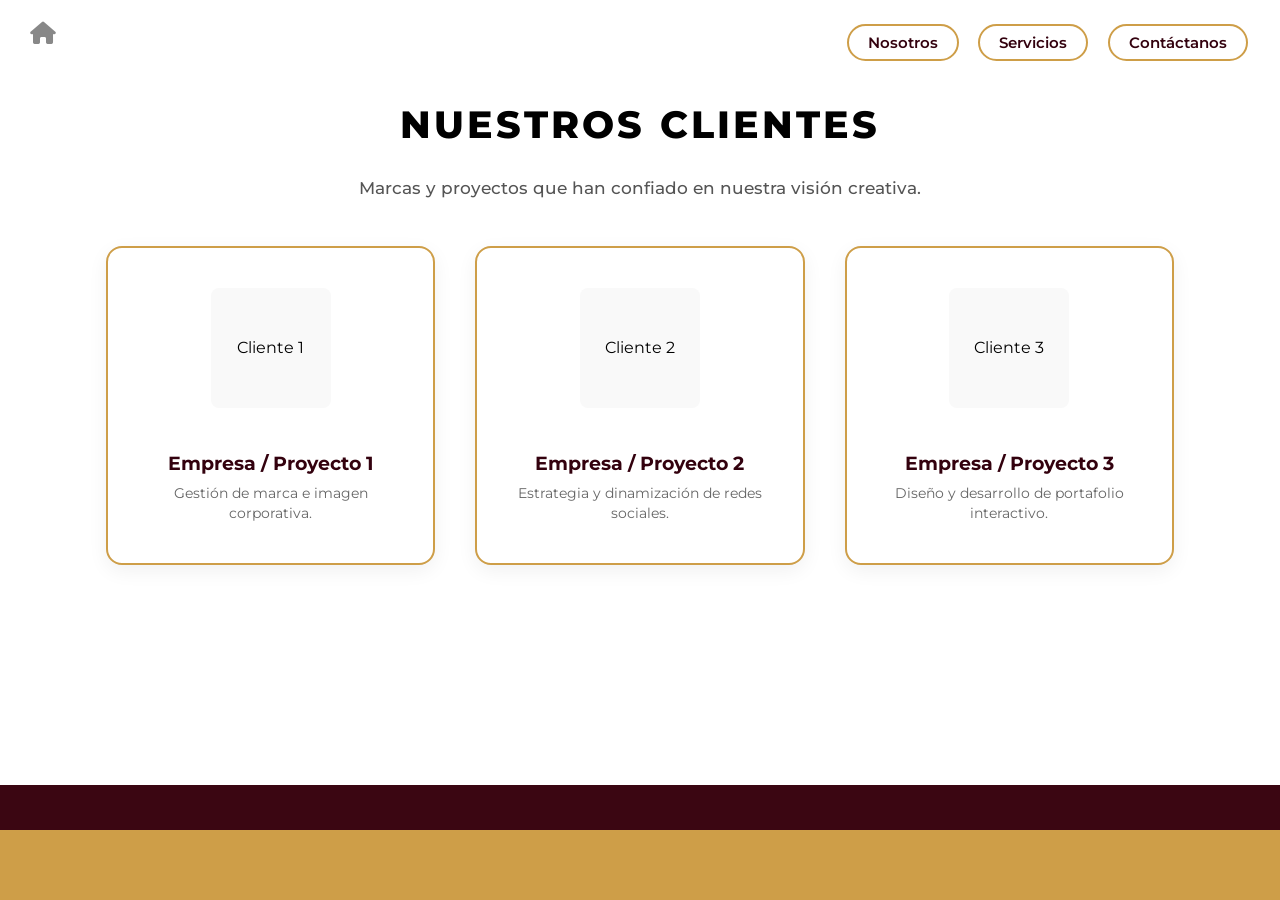
==== clientes.html @ a18f50e3 "Actualized repository" ====
<!DOCTYPE html>
<html lang="es">
<head>
  <meta charset="UTF-8">
  <meta name="viewport" content="width=device-width, initial-scale=1.0">
  <title>ARCHÉ - Clientes</title>
  <link rel="preconnect" href="https://fonts.googleapis.com">
  <link rel="preconnect" href="https://fonts.gstatic.com" crossorigin>
  <link href="https://fonts.googleapis.com/css2?family=Montserrat:ital,wght@0,300;0,400;0,500;0,600;0,700;0,800;1,400;1,600;1,700&display=swap" rel="stylesheet">
  
  <!-- FONT AWESOME PARA EL ÍCONO DE CASA -->
  <link rel="stylesheet" href="https://cdnjs.cloudflare.com/ajax/libs/font-awesome/6.4.0/css/all.min.css">

  <link rel="stylesheet" href="clientes.css">
</head>
<body>

  <!-- HEADER -->
  <header class="main-header">
    <a href="index.html" class="btn-volver" title="Volver al inicio">
      <i class="fa-solid fa-house"></i>
    </a>
    
    <nav class="main-nav">
      <ul class="nav-list">
        <li><a href="nosotros.html" class="nav-link">Nosotros</a></li>
        <li><a href="servicios.html" class="nav-link">Servicios</a></li>
        <li><a href="contacto.html" class="nav-link">Contáctanos</a></li>
      </ul>
    </nav>
  </header>

  <!-- CONTENIDO PRINCIPAL -->
  <main class="clients-container">
    <h1 class="clients-title">NUESTROS CLIENTES</h1>
    <p class="clients-subtitle">Marcas y proyectos que han confiado en nuestra visión creativa.</p>

    <div class="clients-grid">
      <div class="client-card">
        <div class="client-logo-wrapper">
          <div class="client-img-placeholder" style="width:100%; height:100%; display:flex; align-items:center; justify-content:center; background:#F9F9F9; border-radius:8px;">Cliente 1</div>
        </div>
        <h3 class="client-name">Empresa / Proyecto 1</h3>
        <p class="client-description">Gestión de marca e imagen corporativa.</p>
      </div>

      <div class="client-card">
        <div class="client-logo-wrapper">
          <div class="client-img-placeholder" style="width:100%; height:100%; display:flex; align-items:center; justify-content:center; background:#F9F9F9; border-radius:8px;">Cliente 2</div>
        </div>
        <h3 class="client-name">Empresa / Proyecto 2</h3>
        <p class="client-description">Estrategia y dinamización de redes sociales.</p>
      </div>

      <div class="client-card">
        <div class="client-logo-wrapper">
          <div class="client-img-placeholder" style="width:100%; height:100%; display:flex; align-items:center; justify-content:center; background:#F9F9F9; border-radius:8px;">Cliente 3</div>
        </div>
        <h3 class="client-name">Empresa / Proyecto 3</h3>
        <p class="client-description">Diseño y desarrollo de portafolio interactivo.</p>
      </div>
    </div>
  </main>

  <!-- FOOTER -->
  <footer class="about-footer">
    <div class="footer-bar-maroon"></div>
    <div class="footer-bar-gold"></div>
  </footer>

</body>
</html>
---- clientes.css ----
/* ==========================================
   ARCHÉ AGENCIA MULTIMEDIAL - CLIENTES CSS
   ========================================== */

* {
  box-sizing: border-box;
}

html, body {
  margin: 0 !important;
  padding: 0 !important;
  width: 100%;
  overflow-x: hidden;
  min-height: 100vh;
  display: flex;
  flex-direction: column;
  font-family: 'Montserrat', sans-serif;
  background-color: #FFFFFF;
}

/* Header / Menú Superior */
.main-header {
  position: relative;
  display: flex;
  justify-content: flex-end;
  align-items: center;
  padding: 1.5rem 2rem 1rem 0;
  width: 100%;
}

.main-nav {
  display: flex;
}

.nav-list {
  display: flex;
  flex-direction: row !important;
  gap: 1.2rem;
  list-style: none;
  margin: 0;
  padding: 0;
}

/* Botones del menú superior estilo Nosotros */
.nav-link {
  display: inline-block;
  text-decoration: none;
  font-family: 'Montserrat', sans-serif;
  font-size: 0.95rem;
  font-weight: 600;
  color: #33010E !important;
  background-color: #FFFFFF;
  border: 2px solid #CE9E48;
  border-radius: 20px;
  padding: 0.45rem 1.2rem;
  transition: transform 0.3s cubic-bezier(0.175, 0.885, 0.32, 1.275), 
              background-color 0.3s ease, 
              color 0.3s ease,
              box-shadow 0.3s ease;
  cursor: pointer;
}

.nav-link:hover,
.nav-link.active {
  transform: translateY(-3px);
  background-color: #33010E;
  color: #FFFFFF !important;
  box-shadow: 0 6px 16px rgba(206, 158, 72, 0.4);
}

.btn-volver {
  position: absolute;
  top: 22px;
  left: 30px !important;
  background: transparent;
  color: #888888;
  border: none;
  font-size: 1.4rem;
  text-decoration: none;
  transition: all 0.3s ease;
  z-index: 100;
  display: flex;
  align-items: center;
  justify-content: center;
}

.btn-volver:hover {
  color: #CE9E48;
  transform: scale(1.1);
  text-shadow: 0 0 12px rgba(206, 158, 72, 0.4);
}

.clients-container {
  flex: 1;
  max-width: 1100px;
  width: 90%;
  margin: 0 auto;
  padding: 1rem 1rem 3rem 1rem;
  display: flex;
  flex-direction: column;
  align-items: center;
  text-align: center;
}

.clients-title {
  font-family: 'Syncopate', 'Montserrat', sans-serif;
  font-size: 2.4rem;
  font-weight: 800;
  color: #000000;
  letter-spacing: 0.08em;
  text-transform: uppercase;
  margin: 0.5rem 0 0.8rem 0;
}

.clients-subtitle {
  font-family: 'Montserrat', sans-serif;
  font-size: 1.05rem;
  color: #555555;
  margin-bottom: 3rem;
  font-weight: 500;
}

.clients-grid {
  display: grid;
  grid-template-columns: repeat(3, 1fr);
  gap: 2.5rem;
  width: 100%;
}

.client-card {
  background-color: #FFFFFF;
  border: 2px solid #CE9E48;
  border-radius: 16px;
  padding: 2.5rem 1.5rem;
  display: flex;
  flex-direction: column;
  align-items: center;
  transition: all 0.35s cubic-bezier(0.175, 0.885, 0.32, 1.275);
  box-shadow: 0 6px 20px rgba(0, 0, 0, 0.06);
}

.client-logo-wrapper {
  width: 120px;
  height: 120px;
  display: flex;
  align-items: center;
  justify-content: center;
  margin-bottom: 1.5rem;
}

.client-name {
  font-family: 'Montserrat', sans-serif;
  font-size: 1.2rem;
  font-weight: 700;
  color: #33010E;
  margin-bottom: 0.5rem;
  transition: color 0.3s ease;
}

.client-description {
  font-family: 'Montserrat', sans-serif;
  font-size: 0.9rem;
  color: #666666;
  line-height: 1.4;
  margin: 0;
  transition: color 0.3s ease;
}

.client-card:hover {
  transform: translateY(-6px);
  background-color: #3B0612;
  border-color: #CE9E48;
  box-shadow: 0 12px 30px rgba(59, 6, 18, 0.25);
}

.client-card:hover .client-name,
.client-card:hover .client-description {
  color: #FFFFFF !important;
}

.client-card:hover .client-img-placeholder {
  background-color: #4A0215 !important;
  color: #CE9E48 !important;
}

.about-footer {
  width: 100%;
  margin-top: auto;
  display: flex;
  flex-direction: column;
}

.footer-bar-maroon {
  width: 100%;
  height: 45px;
  background-color: #3B0612;
}

.footer-bar-gold {
  width: 100%;
  height: 70px;
  background-color: #CE9E48;
}

@media (max-width: 900px) {
  .clients-grid {
    grid-template-columns: repeat(2, 1fr);
  }

  .clients-title {
    font-size: 2rem;
  }
}

@media (max-width: 600px) {
  .clients-grid {
    grid-template-columns: 1fr;
  }

  .clients-title {
    font-size: 1.6rem;
  }
}
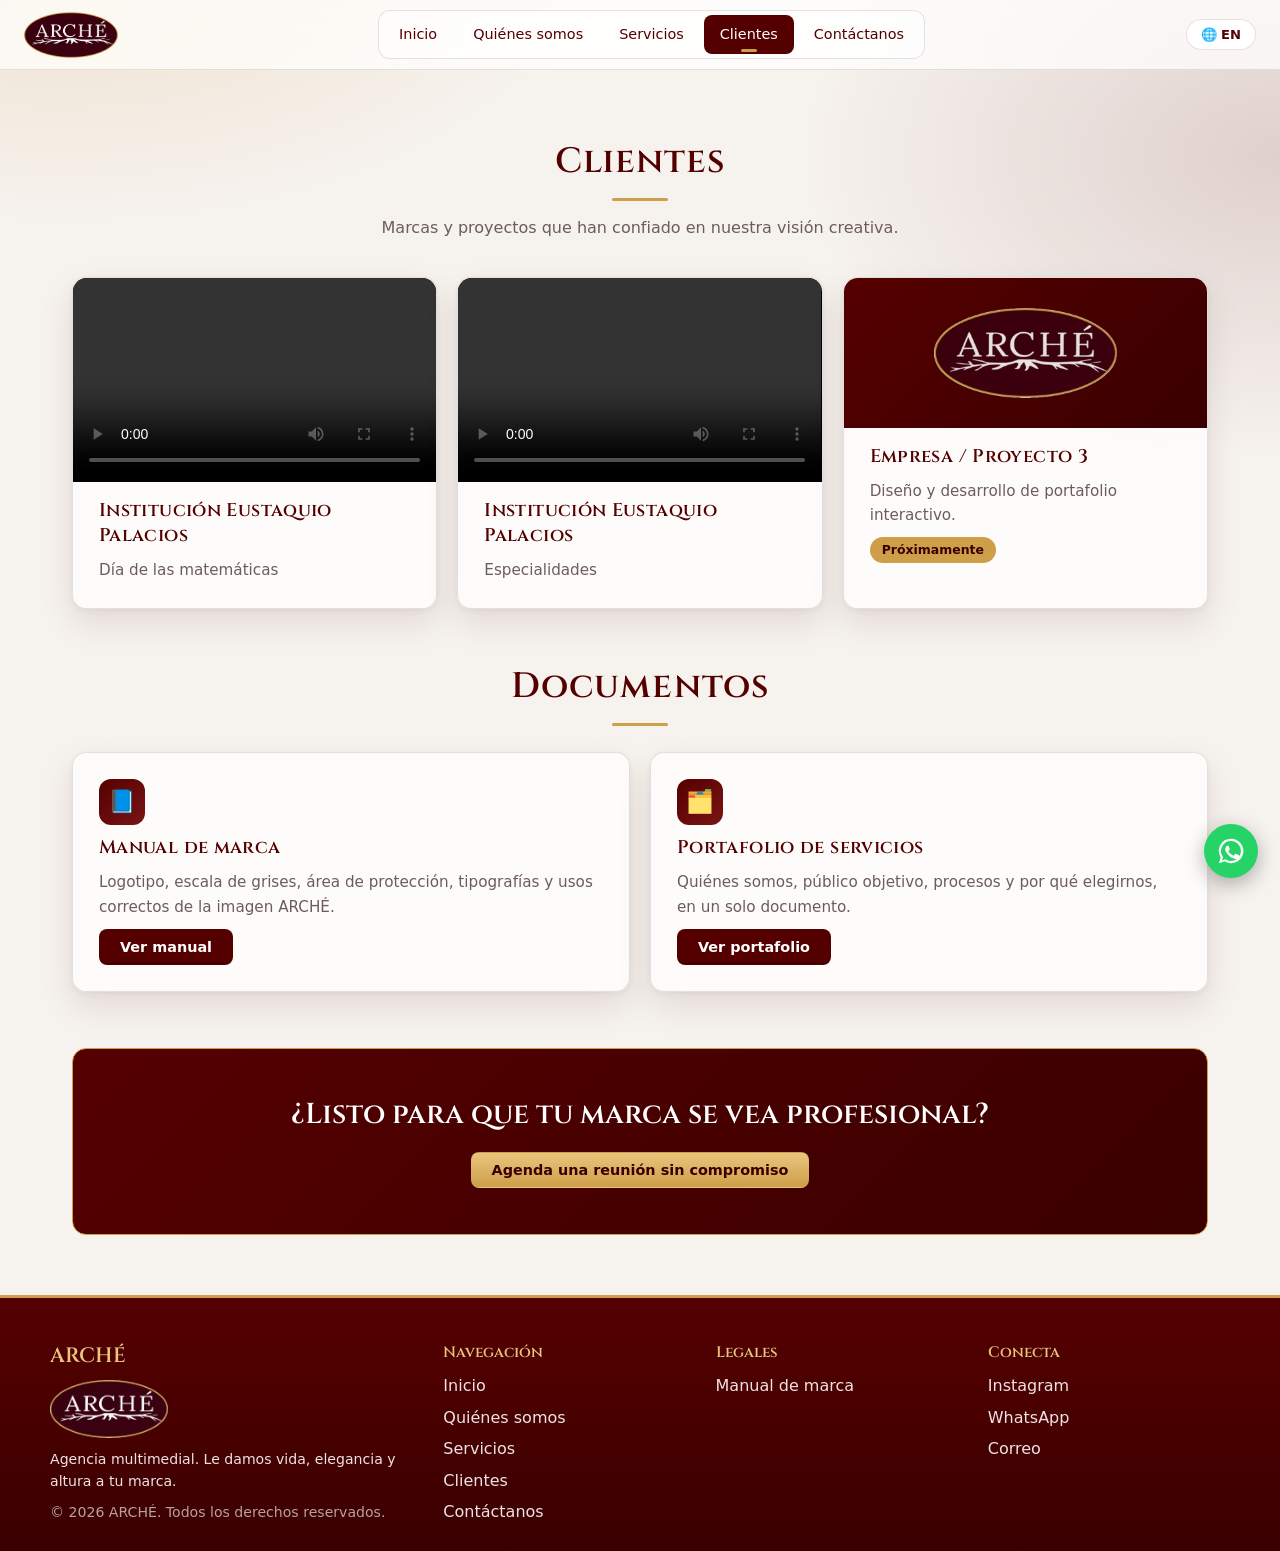
==== commit 998d24a6: "Page Full Update" ====
--- a/clientes.html
+++ b/clientes.html
@@ -1,72 +1,19 @@
 <!DOCTYPE html>
-<html lang="es">
-<head>
-  <meta charset="UTF-8">
-  <meta name="viewport" content="width=device-width, initial-scale=1.0">
-  <title>ARCHÉ - Clientes</title>
-  <link rel="preconnect" href="https://fonts.googleapis.com">
-  <link rel="preconnect" href="https://fonts.gstatic.com" crossorigin>
-  <link href="https://fonts.googleapis.com/css2?family=Montserrat:ital,wght@0,300;0,400;0,500;0,600;0,700;0,800;1,400;1,600;1,700&display=swap" rel="stylesheet">
-  
-  <!-- FONT AWESOME PARA EL ÍCONO DE CASA -->
-  <link rel="stylesheet" href="https://cdnjs.cloudflare.com/ajax/libs/font-awesome/6.4.0/css/all.min.css">
-
-  <link rel="stylesheet" href="clientes.css">
-</head>
-<body>
-
-  <!-- HEADER -->
-  <header class="main-header">
-    <a href="index.html" class="btn-volver" title="Volver al inicio">
-      <i class="fa-solid fa-house"></i>
-    </a>
-    
-    <nav class="main-nav">
-      <ul class="nav-list">
-        <li><a href="nosotros.html" class="nav-link">Nosotros</a></li>
-        <li><a href="servicios.html" class="nav-link">Servicios</a></li>
-        <li><a href="contacto.html" class="nav-link">Contáctanos</a></li>
-      </ul>
-    </nav>
-  </header>
-
-  <!-- CONTENIDO PRINCIPAL -->
-  <main class="clients-container">
-    <h1 class="clients-title">NUESTROS CLIENTES</h1>
-    <p class="clients-subtitle">Marcas y proyectos que han confiado en nuestra visión creativa.</p>
-
-    <div class="clients-grid">
-      <div class="client-card">
-        <div class="client-logo-wrapper">
-          <div class="client-img-placeholder" style="width:100%; height:100%; display:flex; align-items:center; justify-content:center; background:#F9F9F9; border-radius:8px;">Cliente 1</div>
-        </div>
-        <h3 class="client-name">Empresa / Proyecto 1</h3>
-        <p class="client-description">Gestión de marca e imagen corporativa.</p>
-      </div>
-
-      <div class="client-card">
-        <div class="client-logo-wrapper">
-          <div class="client-img-placeholder" style="width:100%; height:100%; display:flex; align-items:center; justify-content:center; background:#F9F9F9; border-radius:8px;">Cliente 2</div>
-        </div>
-        <h3 class="client-name">Empresa / Proyecto 2</h3>
-        <p class="client-description">Estrategia y dinamización de redes sociales.</p>
-      </div>
-
-      <div class="client-card">
-        <div class="client-logo-wrapper">
-          <div class="client-img-placeholder" style="width:100%; height:100%; display:flex; align-items:center; justify-content:center; background:#F9F9F9; border-radius:8px;">Cliente 3</div>
-        </div>
-        <h3 class="client-name">Empresa / Proyecto 3</h3>
-        <p class="client-description">Diseño y desarrollo de portafolio interactivo.</p>
-      </div>
-    </div>
-  </main>
-
-  <!-- FOOTER -->
-  <footer class="about-footer">
-    <div class="footer-bar-maroon"></div>
-    <div class="footer-bar-gold"></div>
-  </footer>
-
-</body>
-</html>+<html lang="es"><head><meta charset="UTF-8"><meta name="viewport" content="width=device-width,initial-scale=1">
+<title>ARCHÉ · Clientes</title><link rel="icon" href="imagenes/favicon.png">
+<link rel="preconnect" href="https://fonts.googleapis.com"><link rel="preconnect" href="https://fonts.gstatic.com" crossorigin>
+<link href="https://fonts.googleapis.com/css2?family=Cinzel:wght@500;600;700&family=Cormorant+Garamond:ital,wght@1,600&display=swap" rel="stylesheet">
+<link rel="stylesheet" href="styles.css"><script src="app.js" defer></script></head><body>
+<header class="nav"><a class="brand" href="index.html"><img src="imagenes/logo-arche.png" alt="ARCHÉ"></a>
+<nav class="links"><a href="index.html" data-en="Home">Inicio</a><a href="nosotros.html" data-en="About us">Quiénes somos</a><a href="servicios.html" data-en="Services">Servicios</a><a href="clientes.html" class=on data-en="Clients">Clientes</a><a href="contacto.html" data-en="Contact us">Contáctanos</a></nav>
+<div class="right"><button class="lang">🌐 EN</button><button class="burger" aria-label="Menú"><i></i><i></i><i></i></button></div></header>
+<main><div class="ph"><h1 data-en="Clients">Clientes</h1><p data-en="Brands and projects that have trusted our creative vision.">Marcas y proyectos que han confiado en nuestra visión creativa.</p></div>
+<div class="grid" style="margin-top:30px"><article class="card z"><video class="vd" controls playsinline preload="metadata"><source src="videos/Dia-matematicas.mp4" type="video/mp4"></video><h3 data-en="Eustaquio Palacios Institution">Institución Eustaquio Palacios</h3><p data-en="Mathematics day">Día de las matemáticas</p></article><article class="card z"><video class="vd" controls playsinline preload="metadata"><source src="videos/Especialidades.mp4" type="video/mp4"></video><h3 data-en="Eustaquio Palacios Institution">Institución Eustaquio Palacios</h3><p data-en="Specialties">Especialidades</p></article><article class="card z"><div style="height:150px;margin:-26px -26px 6px;border-radius:14px 14px 0 0;display:grid;place-items:center;background:linear-gradient(135deg,#550000,#3a0000)"><img src="imagenes/logo-arche.png" alt="" style="height:90px;opacity:.9"></div><h3 data-en="Company / Project 3">Empresa / Proyecto 3</h3><p data-en="Interactive portfolio design and development.">Diseño y desarrollo de portafolio interactivo.</p><span class="badge" data-en="Coming soon">Próximamente</span></article></div><h2 class="st z" data-en="Documents">Documentos</h2><div class="grid" style="margin-top:20px"><article class="card z"><div class="ic">📘</div><h3 data-en="Brand manual">Manual de marca</h3><p data-en="Logo, grayscale, protection area, typography and correct uses of the ARCHÉ image.">Logotipo, escala de grises, área de protección, tipografías y usos correctos de la imagen ARCHÉ.</p><a class="btn b1" href="Manual%20de%20marca.pdf" target="_blank" rel="noopener" data-en="View manual">Ver manual</a></article>
+<article class="card z"><div class="ic">🗂️</div><h3 data-en="Services portfolio">Portafolio de servicios</h3><p data-en="Who we are, target audience, process and why choose us, in one document.">Quiénes somos, público objetivo, procesos y por qué elegirnos, en un solo documento.</p><a class="btn b1" href="Portafolio.pdf" target="_blank" rel="noopener" data-en="View portfolio">Ver portafolio</a></article></div><section class="cta z"><h2 data-en="Ready to make your brand look professional?">¿Listo para que tu marca se vea profesional?</h2><a class="btn b3" href="contacto.html" data-en="Book a free meeting">Agenda una reunión sin compromiso</a></section></main>
+<footer class="ft"><div class="fc"><div><p style="font:600 1.3rem Cinzel,serif;color:#E8C67E">ARCHÉ</p><img src="imagenes/logo-arche.png" alt="ARCHÉ">
+<p data-en="Multimedia agency. We give your brand life, elegance and height.">Agencia multimedial. Le damos vida, elegancia y altura a tu marca.</p>
+<p class="cp">&copy; 2026 ARCHÉ. <span data-en="All rights reserved.">Todos los derechos reservados.</span></p></div>
+<div><h4 data-en="Navigation">Navegación</h4><ul><li><a href="index.html" data-en="Home">Inicio</a></li><li><a href="nosotros.html" data-en="About us">Quiénes somos</a></li><li><a href="servicios.html" data-en="Services">Servicios</a></li><li><a href="clientes.html" data-en="Clients">Clientes</a></li><li><a href="contacto.html" data-en="Contact us">Contáctanos</a></li></ul></div>
+<div><h4 data-en="Legal">Legales</h4><ul><li><a href="Manual%20de%20marca.pdf" target="_blank" rel="noopener">Manual de marca</a></li></ul></div>
+<div><h4 data-en="Connect">Conecta</h4><ul><li><a href="https://www.instagram.com/arche.orig" target="_blank" rel="noopener">Instagram</a></li><li><a href="https://wa.me/573235978946" target="_blank" rel="noopener">WhatsApp</a></li><li><a href="mailto:contacto.arche.orig@gmail.com">Correo</a></li></ul></div></div></footer>
+</body></html>
--- a/styles.css
+++ b/styles.css
@@ -0,0 +1,149 @@
+/* ARCHÉ · estilo Windows 11 (Fluent / Mica) · paleta #550000 + blanco + dorado */
+:root{--m:#550000;--m2:#7a1414;--m3:#3a0000;--g:#CE9E48;--g2:#E8C67E;--w:#fff;--bg:#f6f2ee;--tx:#2b1a1a;--mu:#6d5c5c;--ln:rgba(85,0,0,.12);
+--mica:rgba(255,255,255,.72);--r:8px;--R:14px;--sh:0 2px 6px rgba(60,0,0,.06),0 14px 34px rgba(60,0,0,.10);
+--f:"Segoe UI Variable Text","Segoe UI",system-ui,-apple-system,Roboto,sans-serif;--fd:"Cinzel","Segoe UI Variable Display","Segoe UI",serif}
+*{box-sizing:border-box;margin:0;padding:0}
+html{scroll-behavior:smooth}
+body{font-family:var(--f);color:var(--tx);line-height:1.6;min-height:100vh;display:flex;flex-direction:column;overflow-x:hidden;
+background:radial-gradient(900px 500px at 5% -5%,rgba(206,158,72,.22),transparent 60%),radial-gradient(800px 500px at 100% 10%,rgba(85,0,0,.14),transparent 60%),var(--bg)}
+a{color:inherit;text-decoration:none}img,video{max-width:100%;display:block}
+:focus-visible{outline:2px solid var(--g);outline-offset:2px}
+main{flex:1;width:100%;max-width:1180px;margin:0 auto;padding:28px 22px 60px}
+
+/* Barra superior tipo Mica */
+.nav{position:sticky;top:0;z-index:50;display:flex;align-items:center;justify-content:space-between;gap:16px;padding:10px 24px;
+background:var(--mica);backdrop-filter:blur(28px) saturate(1.5);-webkit-backdrop-filter:blur(28px) saturate(1.5);border-bottom:1px solid var(--ln)}
+.brand img{height:46px;width:auto}
+.links{display:flex;align-items:center;gap:4px;background:rgba(255,255,255,.6);border:1px solid var(--ln);border-radius:12px;padding:4px}
+.links a{position:relative;padding:8px 16px;border-radius:8px;font-size:.9rem;font-weight:500;color:var(--m);transition:background .15s}
+.links a:hover{background:var(--m);color:#fff}
+.links a.on{background:var(--m);color:#fff}
+.links a.on::after{content:"";position:absolute;left:50%;bottom:2px;width:16px;height:3px;border-radius:3px;background:var(--g);transform:translateX(-50%)}
+.right{display:flex;align-items:center;gap:10px}
+.btn{display:inline-flex;align-items:center;justify-content:center;gap:8px;padding:9px 20px;border-radius:var(--r);border:1px solid transparent;font:600 .9rem var(--f);cursor:pointer;transition:background .15s,transform .1s,box-shadow .15s}
+.btn:active{transform:scale(.97)}
+.b1{background:var(--m);color:#fff;box-shadow:inset 0 -1px 0 rgba(0,0,0,.3)}.b1:hover{background:var(--m2)}
+.b2{background:#fff;color:var(--m);border-color:var(--ln)}.b2:hover{background:#faf5ee;border-color:var(--g)}
+.b3{background:linear-gradient(180deg,var(--g2),var(--g));color:var(--m3)}.b3:hover{box-shadow:0 6px 18px rgba(206,158,72,.5)}
+.lang{padding:7px 14px;border-radius:99px;background:#fff;border:1px solid var(--ln);color:var(--m);font:600 .82rem var(--f);cursor:pointer}
+.lang:hover{border-color:var(--g)}
+.burger{display:none;background:#fff;border:1px solid var(--ln);border-radius:8px;width:42px;height:38px;cursor:pointer;flex-direction:column;gap:4px;align-items:center;justify-content:center}
+.burger i{display:block;width:18px;height:2px;background:var(--m);border-radius:2px;transition:.25s}
+.burger.open i:nth-child(1){transform:translateY(6px) rotate(45deg)}.burger.open i:nth-child(2){opacity:0}.burger.open i:nth-child(3){transform:translateY(-6px) rotate(-45deg)}
+
+/* Hero (ventana) */
+.win{background:var(--mica);backdrop-filter:blur(20px);border:1px solid var(--ln);border-radius:var(--R);box-shadow:var(--sh);overflow:hidden}
+.tb{display:flex;align-items:center;gap:10px;padding:8px 8px 8px 14px;background:rgba(255,255,255,.7);border-bottom:1px solid var(--ln);font-size:.8rem;color:var(--mu)}
+.tb img{height:16px;width:16px;object-fit:contain}.tb span{flex:1}
+.tb b{display:grid;place-items:center;width:40px;height:28px;border-radius:6px;font-weight:400;color:var(--tx);cursor:default}
+.tb b:hover{background:rgba(0,0,0,.06)}.tb b.x:hover{background:#c42b1c;color:#fff}
+.hero{position:relative;min-height:470px;display:grid;place-items:center;text-align:center;padding:60px 24px;color:#fff;
+background:linear-gradient(rgba(0,0,0,.58),rgba(0,0,0,.74)),url(imagenes/fondo.jpg) center/cover;border-radius:var(--R);overflow:hidden;box-shadow:var(--sh)}
+.hero>div{position:relative;max-width:760px}
+.hero img.lg{width:min(300px,70%);margin:0 auto 22px;animation:fl 5s ease-in-out infinite;filter:drop-shadow(0 12px 28px rgba(0,0,0,.45))}
+@keyframes fl{50%{transform:translateY(-10px)}}
+.hero h1{font:600 clamp(1.7rem,4.2vw,2.9rem)/1.25 var(--fd);letter-spacing:.04em;min-height:2.6em}
+.cur{color:var(--g);animation:bl 1s steps(2) infinite}@keyframes bl{50%{opacity:0}}
+.hero p{margin:14px auto 26px;max-width:58ch;color:#f3e6e6;font-size:1.05rem}
+.hero .btn{margin:4px}
+.sub{display:inline-block;margin-top:8px;padding:5px 16px;border-radius:99px;background:rgba(206,158,72,.18);border:1px solid var(--g);color:var(--g2);font-weight:600;letter-spacing:.18em;font-size:.8rem}
+
+/* Secciones y tarjetas */
+.ph{padding:42px 0 6px;text-align:center}
+.ph h1,.ph h2,h2.st{font:600 clamp(1.5rem,3.2vw,2.2rem)/1.25 var(--fd);color:var(--m);letter-spacing:.03em}
+.ph h1::after,h2.st::after{content:"";display:block;width:56px;height:3px;margin:14px auto 0;border-radius:3px;background:var(--g)}
+h2.st{margin:56px 0 26px;text-align:center}
+.ph p{max-width:64ch;margin:14px auto 0;color:var(--mu)}
+.grid{display:grid;grid-template-columns:repeat(auto-fit,minmax(270px,1fr));gap:20px}
+.card{background:var(--mica);backdrop-filter:blur(16px);border:1px solid var(--ln);border-radius:var(--R);padding:26px;box-shadow:var(--sh);transition:transform .2s,border-color .2s;display:flex;flex-direction:column;gap:10px}
+.card:hover{transform:translateY(-4px);border-color:var(--g)}
+.card h3{font:600 1.15rem var(--fd);color:var(--m);letter-spacing:.02em}
+.card p,.card li{color:var(--mu);font-size:.95rem}
+.card ul{padding-left:18px}.card .btn{align-self:flex-start;margin-top:auto}
+.ic{width:46px;height:46px;border-radius:12px;display:grid;place-items:center;font-size:1.4rem;background:linear-gradient(135deg,var(--m),var(--m2));color:var(--g2)}
+.card .im{margin:-26px -26px 6px;height:170px;object-fit:cover;width:calc(100% + 52px);max-width:none;border-radius:var(--R) var(--R) 0 0}
+.tags{display:flex;flex-wrap:wrap;gap:6px}.tags span{padding:3px 12px;border-radius:99px;background:rgba(206,158,72,.18);color:var(--m);font-size:.78rem;font-weight:600}
+.split{display:grid;grid-template-columns:1.1fr 1fr;gap:34px;align-items:center;margin-top:34px}
+.split img{border-radius:var(--R);box-shadow:var(--sh);width:100%;height:100%;max-height:420px;object-fit:cover}
+.split p{margin-bottom:14px;color:var(--mu)}
+.lead{font:italic 600 1.5rem/1.35 "Cormorant Garamond",Georgia,serif;color:var(--m);margin-bottom:14px}
+.goal{border-left:3px solid var(--g);padding:4px 0 4px 16px;color:var(--m)!important;font-weight:500}
+.steps{counter-reset:s}.steps .card::before{counter-increment:s;content:counter(s);width:34px;height:34px;border-radius:50%;display:grid;place-items:center;background:var(--g);color:var(--m3);font-weight:700}
+.cta{margin-top:56px;text-align:center;padding:46px 24px;border-radius:var(--R);color:#fff;background:linear-gradient(135deg,var(--m),var(--m3));border:1px solid var(--g)}
+.cta h2{font:600 1.8rem var(--fd);margin-bottom:18px}
+
+/* Aparición al hacer scroll */
+.z{opacity:0;transform:scale(.97) translateY(16px);transition:opacity .6s,transform .6s}.z.show{opacity:1;transform:none}
+
+/* Modal estilo ventana */
+.mo{position:fixed;inset:0;z-index:200;display:none;place-items:center;padding:18px;background:rgba(30,0,0,.45);backdrop-filter:blur(6px)}
+.mo.on{display:grid}
+.mo .win{width:min(520px,100%);background:#fffdfb;animation:pop .22s ease-out}
+@keyframes pop{from{opacity:0;transform:scale(.94)}}
+.mb{padding:24px 26px 28px;display:flex;flex-direction:column;gap:14px}
+.mb h2{font:600 1.4rem var(--fd);color:var(--m)}.mb p{color:var(--mu)}
+
+/* Formularios */
+.fm{display:grid;gap:14px}
+.fm input[type=text],.fm input[type=email],.fm input[type=tel],.fm input[type=password],.fm textarea{width:100%;padding:12px 14px;border-radius:var(--r);border:1px solid var(--ln);border-bottom:2px solid rgba(85,0,0,.35);background:rgba(255,255,255,.9);font:inherit;color:var(--tx)}
+.fm input:focus,.fm textarea:focus{outline:none;border-bottom-color:var(--g);background:#fff}
+.chips{display:flex;flex-wrap:wrap;gap:8px}.chip input{position:absolute;opacity:0}
+.chip span{display:inline-block;padding:8px 16px;border-radius:99px;border:1px solid var(--ln);background:#fff;color:var(--m);font-weight:600;font-size:.85rem;cursor:pointer;transition:.15s}
+.chip input:checked+span{background:var(--m);color:var(--g2);border-color:var(--m)}
+.chip input:focus-visible+span{outline:2px solid var(--g)}
+.cg{display:grid;grid-template-columns:1fr 1fr;gap:34px;margin-top:30px}
+.info{display:flex;gap:14px;align-items:center;margin:12px 0}.info .ic{flex:none}.info small{display:block;color:var(--mu)}.info a{font-weight:600;color:var(--m)}
+.map{margin-top:34px;border-radius:var(--R);overflow:hidden;border:1px solid var(--ln);box-shadow:var(--sh)}.map iframe{width:100%;height:340px;border:0}
+.fq{max-width:800px;margin:0 auto;display:grid;gap:8px}
+.fi{background:var(--mica);border:1px solid var(--ln);border-radius:var(--r)}
+.fi button{width:100%;display:flex;justify-content:space-between;gap:12px;background:none;border:0;padding:15px 18px;font:600 .95rem var(--f);color:var(--m);text-align:left;cursor:pointer}
+.fi .a{max-height:0;overflow:hidden;padding:0 18px;color:var(--mu);transition:max-height .3s,padding .3s}
+.fi.on .a{max-height:240px;padding:0 18px 16px}.fi.on button span:last-child{transform:rotate(45deg)}
+
+/* Inicio de sesión estilo pantalla de bloqueo */
+.lock{flex:1;display:none;place-items:center;padding:40px 18px;background:linear-gradient(rgba(58,0,0,.7),rgba(85,0,0,.78)),url(imagenes/fondo.jpg) center/cover}
+.lock.on{display:grid}
+.lk{width:min(380px,100%);text-align:center;color:#fff;padding:34px 28px;border-radius:var(--R);background:rgba(40,0,0,.45);backdrop-filter:blur(30px) saturate(1.4);border:1px solid rgba(255,255,255,.18);box-shadow:0 20px 60px rgba(0,0,0,.4)}
+.av{width:112px;height:112px;margin:0 auto 14px;border-radius:50%;display:grid;place-items:center;background:#fff;border:3px solid var(--g);overflow:hidden}.av img{width:84%}
+.lk h2{font:600 1.3rem var(--fd);margin-bottom:4px}.lk p{color:#eadcdc;font-size:.9rem;margin-bottom:16px}
+.lk .fm input{background:rgba(255,255,255,.14);color:#fff;border-color:rgba(255,255,255,.25);border-bottom-color:var(--g)}.lk .fm input::placeholder{color:#d9c5c5}
+.err{display:none;background:rgba(255,120,100,.18);border:1px solid rgba(255,140,120,.5);border-radius:8px;padding:9px;margin-bottom:12px;font-size:.85rem}
+.pn{display:none;max-width:1000px;margin:0 auto;width:100%;padding:40px 22px}.pn.on{display:block}
+.badge{align-self:flex-start;padding:3px 12px;border-radius:99px;background:var(--g);color:var(--m3);font-weight:700;font-size:.78rem}
+.legal{max-width:820px;margin:26px auto 0;padding:34px}.legal h3{font:600 1.1rem var(--fd);color:var(--m);margin:22px 0 8px}.legal p,.legal li{color:var(--mu)}.legal ul{padding-left:20px}
+
+/* Pie de página */
+.ft{margin-top:auto;background:linear-gradient(180deg,var(--m),var(--m3));color:#f0e2e2;border-top:3px solid var(--g);padding:44px 24px 20px}
+.fc{max-width:1180px;margin:0 auto;display:grid;grid-template-columns:1.5fr 1fr 1fr 1fr;gap:30px}
+.fc img{height:58px;margin:10px 0}.fc h4{font:600 .95rem var(--fd);color:var(--g2);margin-bottom:10px}
+.fc li{list-style:none;margin:6px 0}.fc a:hover{color:var(--g2)}.fc p{font-size:.88rem}.cp{opacity:.7;margin-top:8px}
+
+/* WhatsApp y asistente flotantes */
+.wa,.cb{position:fixed;right:22px;z-index:90;width:54px;height:54px;border-radius:50%;display:grid;place-items:center;border:0;cursor:pointer;box-shadow:0 6px 20px rgba(0,0,0,.3);transition:transform .2s}
+.wa{bottom:22px;background:#25d366}.cb{bottom:88px;background:var(--m);color:var(--g2);font-size:1.4rem;border:2px solid var(--g)}
+.wa:hover,.cb:hover{transform:scale(1.1)}.wa svg{width:30px;height:30px;fill:#fff}
+.cw{position:fixed;right:22px;bottom:154px;z-index:90;width:min(330px,calc(100vw - 30px));border-radius:var(--R);overflow:hidden;background:#fffdfb;border:1px solid var(--ln);box-shadow:0 18px 50px rgba(0,0,0,.35);display:none}
+.cw.on{display:block;animation:pop .2s}
+.cm{padding:14px;max-height:250px;overflow:auto;display:flex;flex-direction:column;gap:8px}
+.cm div{padding:9px 12px;border-radius:10px;font-size:.85rem;max-width:88%}
+.bt{background:#f4ece2;border-left:3px solid var(--g)}.us{background:var(--m);color:#fff;align-self:flex-end}
+.co{padding:10px;display:grid;gap:6px;border-top:1px solid var(--ln)}
+.co button{text-align:left;padding:8px 12px;border-radius:8px;border:1px solid var(--ln);background:#fff;color:var(--m);font:500 .82rem var(--f);cursor:pointer}.co button:hover{border-color:var(--g);background:#faf5ee}
+
+@media(max-width:900px){.fc{grid-template-columns:1fr 1fr}.split,.cg{grid-template-columns:1fr}}
+@media(max-width:820px){.burger{display:flex}.nav{flex-wrap:wrap}
+.links{display:none;order:5;width:100%;flex-direction:column;align-items:stretch;border-radius:12px}.links.open{display:flex}.links a{text-align:center}.right .desk{display:none}}
+@media(max-width:520px){.fc{grid-template-columns:1fr}.hero{min-height:400px}}
+@media(prefers-reduced-motion:reduce){*{animation:none!important;transition:none!important}.z{opacity:1;transform:none}}
+
+/* Contacto centrado + fondo de rectángulos con ojos */
+.ctr{max-width:520px;margin:30px auto 0;display:flex;flex-direction:column;align-items:center;text-align:center}
+.ctr .info{text-align:left;width:100%}
+main,.ft{position:relative;z-index:1}
+.eyes{position:fixed;inset:0;z-index:0;pointer-events:none;opacity:.24;overflow:hidden}
+.rc{position:absolute;display:flex;align-items:center;justify-content:center;gap:12%;border-radius:20px;animation:dr 8s ease-in-out infinite}
+@keyframes dr{50%{translate:0 -16px}}
+.eye{display:block;background:#fff;border-radius:50%;position:relative;animation:bk 5s infinite}
+@keyframes bk{0%,93%,100%{scale:1 1}96%{scale:1 .1}}
+.eye b{position:absolute;left:50%;top:50%;width:48%;height:48%;margin:-24% 0 0 -24%;border-radius:50%;background:#1c0000}
+.card .vd{margin:-26px -26px 6px;width:calc(100% + 52px);max-width:none;aspect-ratio:16/9;object-fit:cover;background:#000;border-radius:var(--R) var(--R) 0 0}
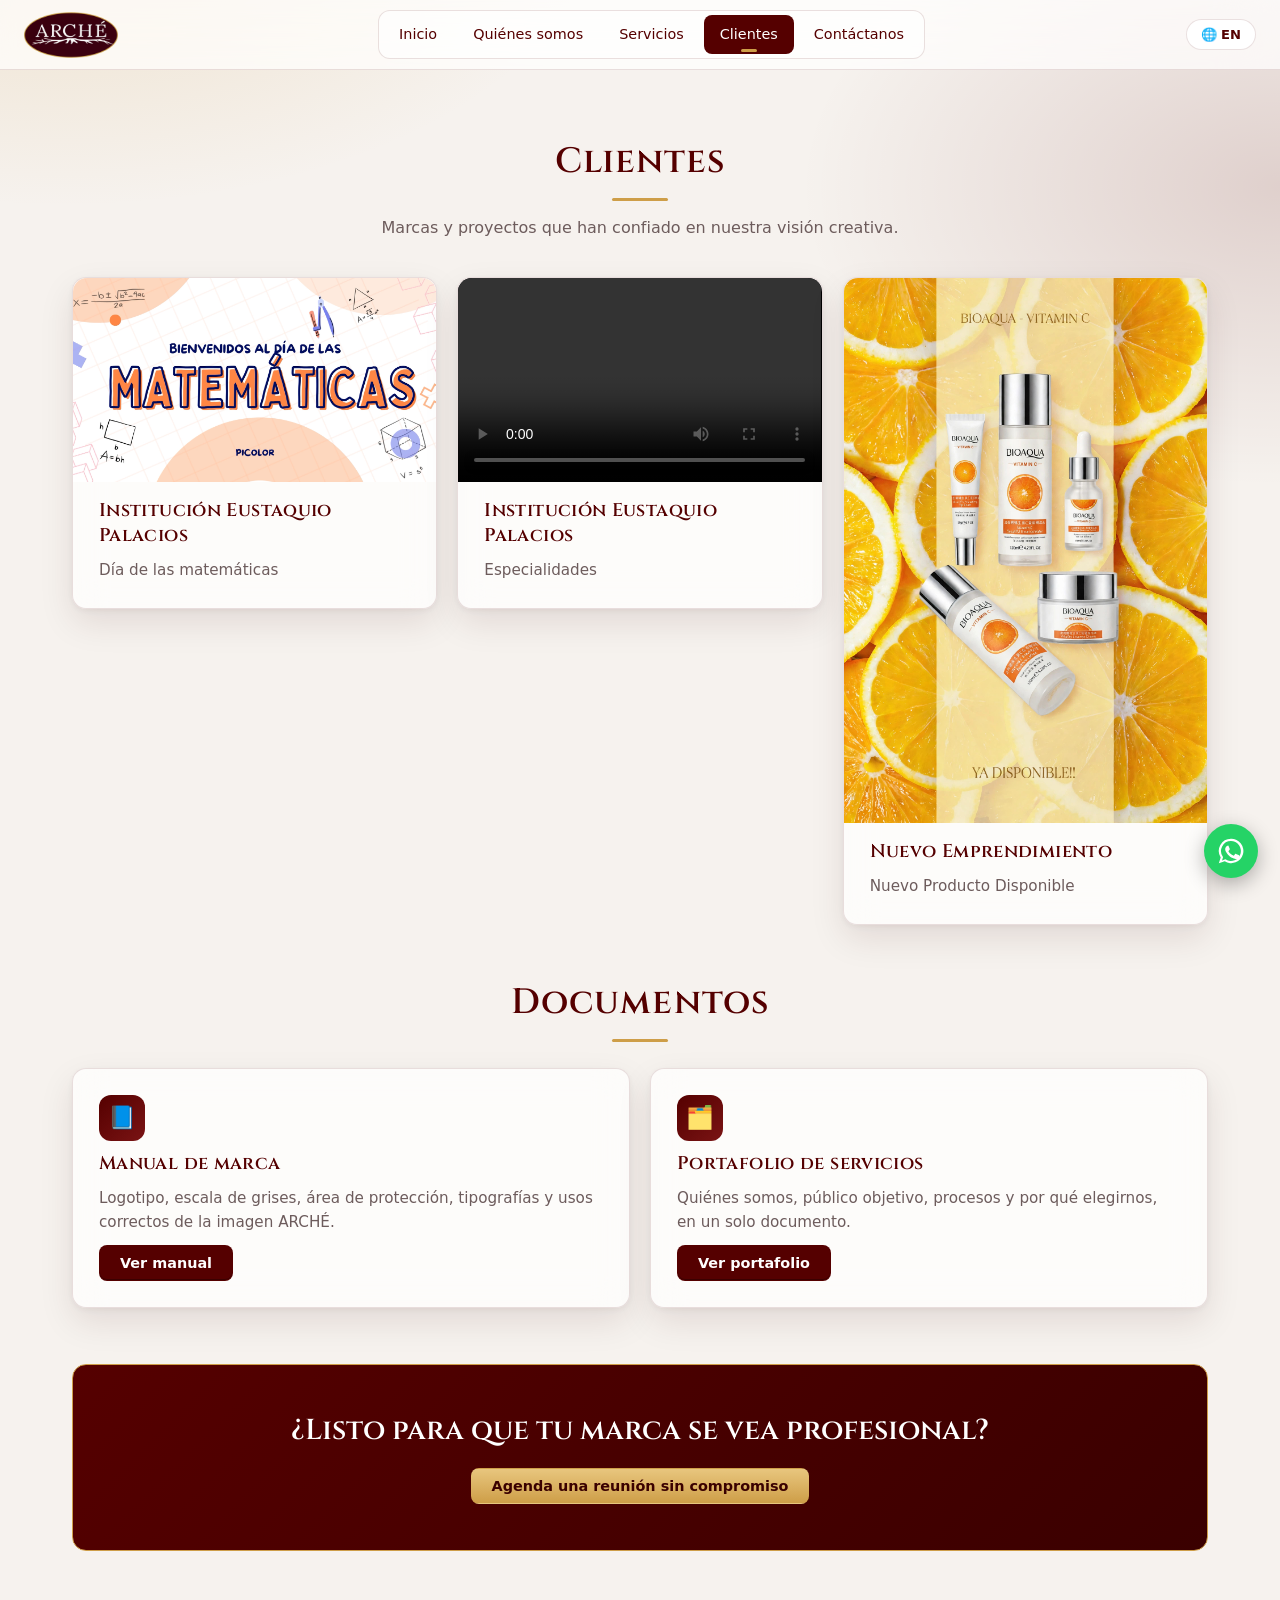
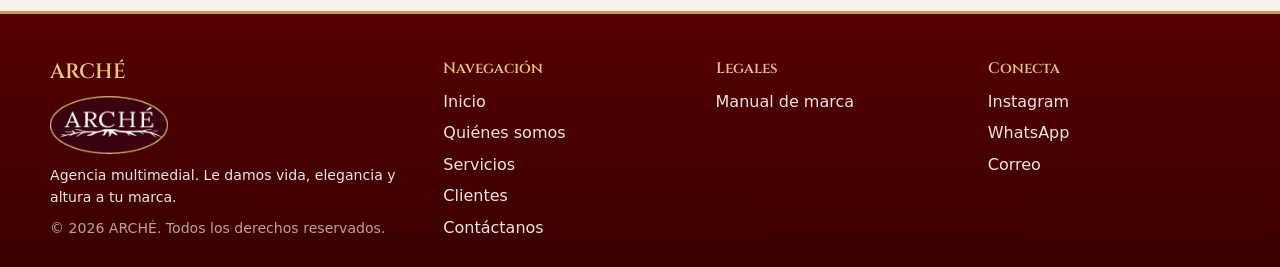
==== commit b48fb47f: "Update page" ====
--- a/clientes.html
+++ b/clientes.html
@@ -8,7 +8,7 @@
 <nav class="links"><a href="index.html" data-en="Home">Inicio</a><a href="nosotros.html" data-en="About us">Quiénes somos</a><a href="servicios.html" data-en="Services">Servicios</a><a href="clientes.html" class=on data-en="Clients">Clientes</a><a href="contacto.html" data-en="Contact us">Contáctanos</a></nav>
 <div class="right"><button class="lang">🌐 EN</button><button class="burger" aria-label="Menú"><i></i><i></i><i></i></button></div></header>
 <main><div class="ph"><h1 data-en="Clients">Clientes</h1><p data-en="Brands and projects that have trusted our creative vision.">Marcas y proyectos que han confiado en nuestra visión creativa.</p></div>
-<div class="grid" style="margin-top:30px"><article class="card z"><video class="vd" controls playsinline preload="metadata"><source src="videos/Dia-matematicas.mp4" type="video/mp4"></video><h3 data-en="Eustaquio Palacios Institution">Institución Eustaquio Palacios</h3><p data-en="Mathematics day">Día de las matemáticas</p></article><article class="card z"><video class="vd" controls playsinline preload="metadata"><source src="videos/Especialidades.mp4" type="video/mp4"></video><h3 data-en="Eustaquio Palacios Institution">Institución Eustaquio Palacios</h3><p data-en="Specialties">Especialidades</p></article><article class="card z"><div style="height:150px;margin:-26px -26px 6px;border-radius:14px 14px 0 0;display:grid;place-items:center;background:linear-gradient(135deg,#550000,#3a0000)"><img src="imagenes/logo-arche.png" alt="" style="height:90px;opacity:.9"></div><h3 data-en="Company / Project 3">Empresa / Proyecto 3</h3><p data-en="Interactive portfolio design and development.">Diseño y desarrollo de portafolio interactivo.</p><span class="badge" data-en="Coming soon">Próximamente</span></article></div><h2 class="st z" data-en="Documents">Documentos</h2><div class="grid" style="margin-top:20px"><article class="card z"><div class="ic">📘</div><h3 data-en="Brand manual">Manual de marca</h3><p data-en="Logo, grayscale, protection area, typography and correct uses of the ARCHÉ image.">Logotipo, escala de grises, área de protección, tipografías y usos correctos de la imagen ARCHÉ.</p><a class="btn b1" href="Manual%20de%20marca.pdf" target="_blank" rel="noopener" data-en="View manual">Ver manual</a></article>
+<div class="grid" style="margin-top:30px;align-items:start"><article class="card z"><img class="vd" src="imagenes/Dia-matematicas.png" alt="Día de las matemáticas" loading="lazy"><h3 data-en="Eustaquio Palacios Institution">Institución Eustaquio Palacios</h3><p data-en="Mathematics day">Día de las matemáticas</p></article><article class="card z"><video class="vd" controls playsinline preload="metadata"><source src="videos/Especialidades.mp4" type="video/mp4"></video><h3 data-en="Eustaquio Palacios Institution">Institución Eustaquio Palacios</h3><p data-en="Specialties">Especialidades</p></article><article class="card z"><img class="pst" src="imagenes/Nuevo-producto.jpg" alt="Nuevo producto" loading="lazy"><h3 data-en="New Venture">Nuevo Emprendimiento</h3><p data-en="New Product Available">Nuevo Producto Disponible</p></article></div><h2 class="st z" data-en="Documents">Documentos</h2><div class="grid" style="margin-top:20px"><article class="card z"><div class="ic">📘</div><h3 data-en="Brand manual">Manual de marca</h3><p data-en="Logo, grayscale, protection area, typography and correct uses of the ARCHÉ image.">Logotipo, escala de grises, área de protección, tipografías y usos correctos de la imagen ARCHÉ.</p><a class="btn b1" href="Manual%20de%20marca.pdf" target="_blank" rel="noopener" data-en="View manual">Ver manual</a></article>
 <article class="card z"><div class="ic">🗂️</div><h3 data-en="Services portfolio">Portafolio de servicios</h3><p data-en="Who we are, target audience, process and why choose us, in one document.">Quiénes somos, público objetivo, procesos y por qué elegirnos, en un solo documento.</p><a class="btn b1" href="Portafolio.pdf" target="_blank" rel="noopener" data-en="View portfolio">Ver portafolio</a></article></div><section class="cta z"><h2 data-en="Ready to make your brand look professional?">¿Listo para que tu marca se vea profesional?</h2><a class="btn b3" href="contacto.html" data-en="Book a free meeting">Agenda una reunión sin compromiso</a></section></main>
 <footer class="ft"><div class="fc"><div><p style="font:600 1.3rem Cinzel,serif;color:#E8C67E">ARCHÉ</p><img src="imagenes/logo-arche.png" alt="ARCHÉ">
 <p data-en="Multimedia agency. We give your brand life, elegance and height.">Agencia multimedial. Le damos vida, elegancia y altura a tu marca.</p>
--- a/styles.css
+++ b/styles.css
@@ -147,3 +147,4 @@
 @keyframes bk{0%,93%,100%{scale:1 1}96%{scale:1 .1}}
 .eye b{position:absolute;left:50%;top:50%;width:48%;height:48%;margin:-24% 0 0 -24%;border-radius:50%;background:#1c0000}
 .card .vd{margin:-26px -26px 6px;width:calc(100% + 52px);max-width:none;aspect-ratio:16/9;object-fit:cover;background:#000;border-radius:var(--R) var(--R) 0 0}
+.card .pst{margin:-26px -26px 6px;width:calc(100% + 52px);max-width:none;height:auto;border-radius:var(--R) var(--R) 0 0}
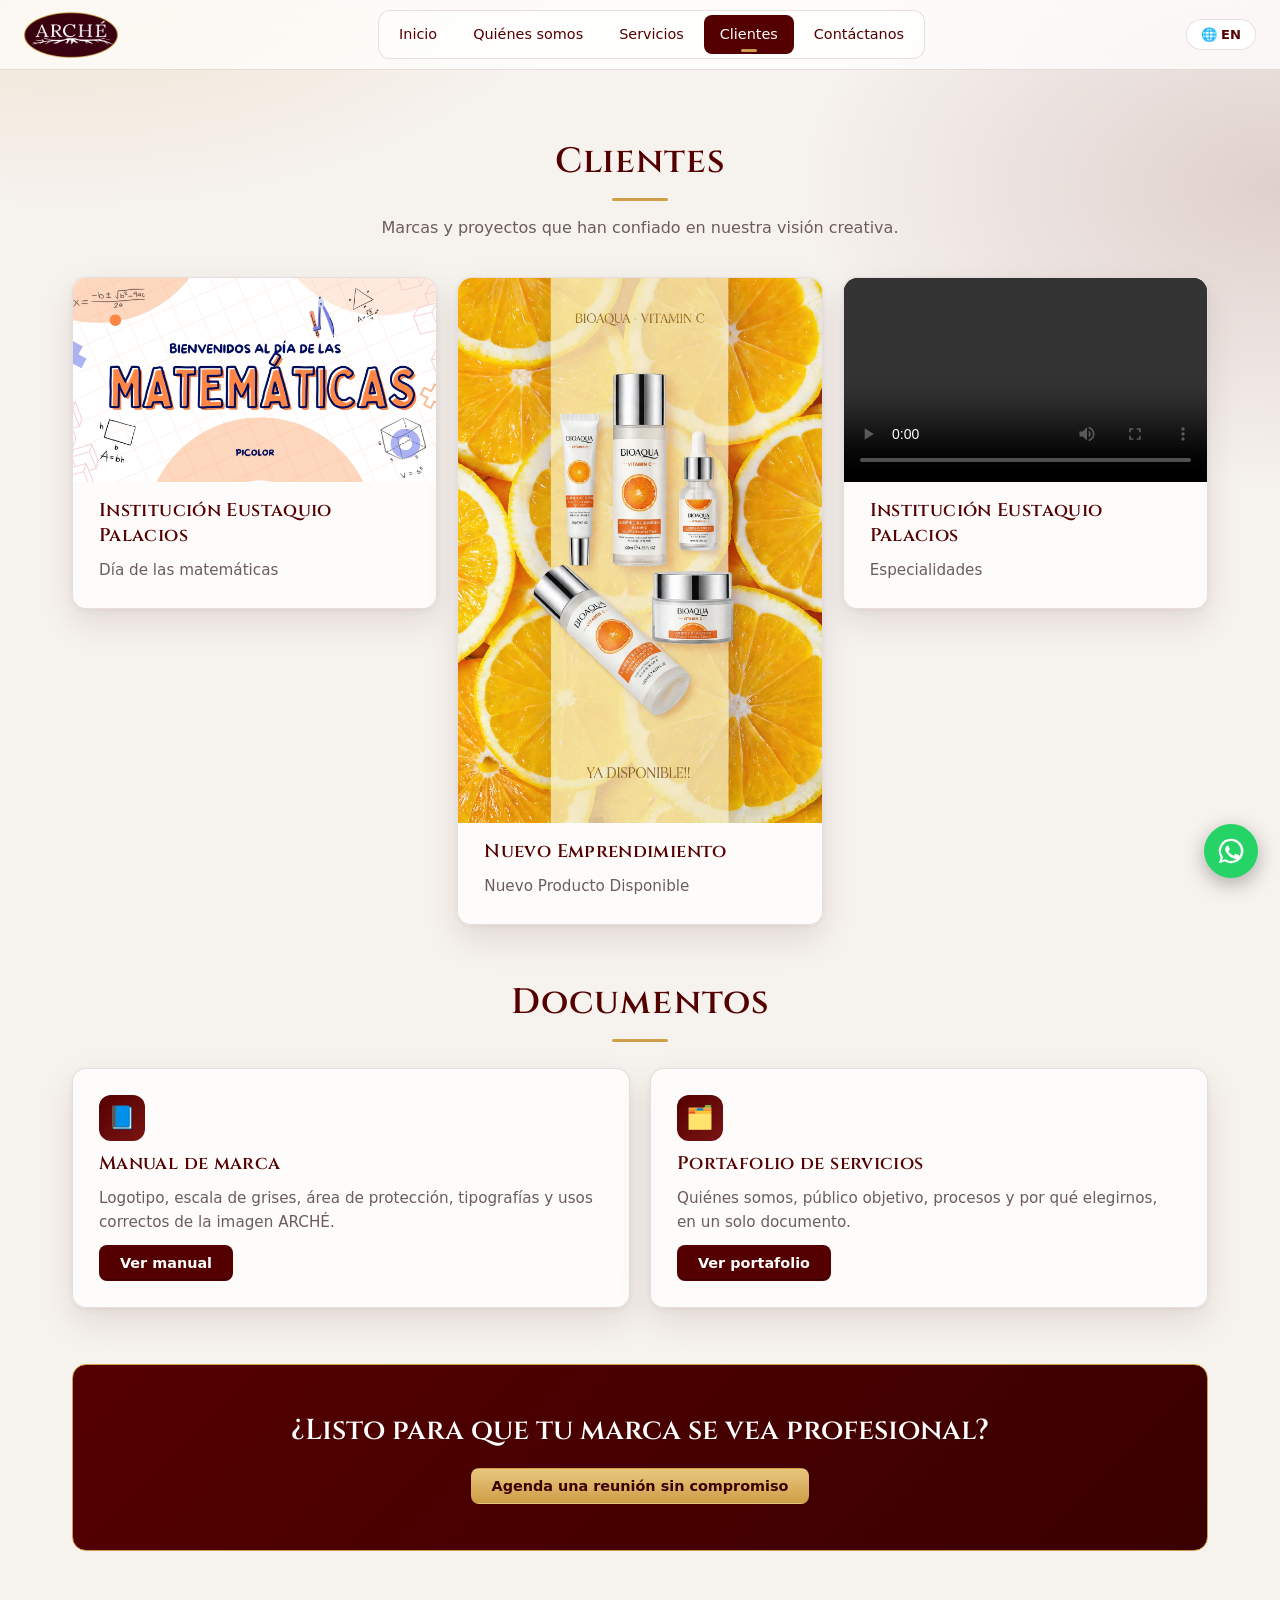
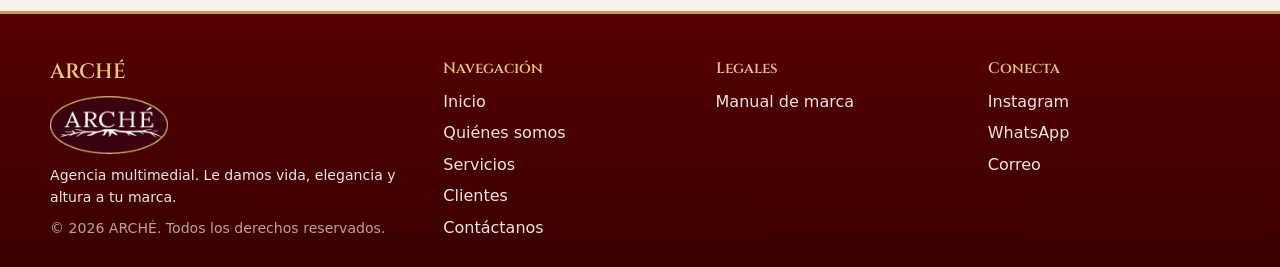
==== commit 1b41d069: "Update clientes.html" ====
--- a/clientes.html
+++ b/clientes.html
@@ -8,7 +8,7 @@
 <nav class="links"><a href="index.html" data-en="Home">Inicio</a><a href="nosotros.html" data-en="About us">Quiénes somos</a><a href="servicios.html" data-en="Services">Servicios</a><a href="clientes.html" class=on data-en="Clients">Clientes</a><a href="contacto.html" data-en="Contact us">Contáctanos</a></nav>
 <div class="right"><button class="lang">🌐 EN</button><button class="burger" aria-label="Menú"><i></i><i></i><i></i></button></div></header>
 <main><div class="ph"><h1 data-en="Clients">Clientes</h1><p data-en="Brands and projects that have trusted our creative vision.">Marcas y proyectos que han confiado en nuestra visión creativa.</p></div>
-<div class="grid" style="margin-top:30px;align-items:start"><article class="card z"><img class="vd" src="imagenes/Dia-matematicas.png" alt="Día de las matemáticas" loading="lazy"><h3 data-en="Eustaquio Palacios Institution">Institución Eustaquio Palacios</h3><p data-en="Mathematics day">Día de las matemáticas</p></article><article class="card z"><video class="vd" controls playsinline preload="metadata"><source src="videos/Especialidades.mp4" type="video/mp4"></video><h3 data-en="Eustaquio Palacios Institution">Institución Eustaquio Palacios</h3><p data-en="Specialties">Especialidades</p></article><article class="card z"><img class="pst" src="imagenes/Nuevo-producto.jpg" alt="Nuevo producto" loading="lazy"><h3 data-en="New Venture">Nuevo Emprendimiento</h3><p data-en="New Product Available">Nuevo Producto Disponible</p></article></div><h2 class="st z" data-en="Documents">Documentos</h2><div class="grid" style="margin-top:20px"><article class="card z"><div class="ic">📘</div><h3 data-en="Brand manual">Manual de marca</h3><p data-en="Logo, grayscale, protection area, typography and correct uses of the ARCHÉ image.">Logotipo, escala de grises, área de protección, tipografías y usos correctos de la imagen ARCHÉ.</p><a class="btn b1" href="Manual%20de%20marca.pdf" target="_blank" rel="noopener" data-en="View manual">Ver manual</a></article>
+<div class="grid" style="margin-top:30px;align-items:start"><article class="card z"><img class="vd" src="imagenes/Dia-matematicas.png" alt="Día de las matemáticas" loading="lazy"><h3 data-en="Eustaquio Palacios Institution">Institución Eustaquio Palacios</h3><p data-en="Mathematics day">Día de las matemáticas</p></article><article class="card z"><img class="pst" src="imagenes/Nuevo-producto.jpg" alt="Nuevo producto" loading="lazy"><h3 data-en="New Venture">Nuevo Emprendimiento</h3><p data-en="New Product Available">Nuevo Producto Disponible</p></article><article class="card z"><video class="vd" controls playsinline preload="metadata"><source src="videos/Especialidades.mp4" type="video/mp4"></video><h3 data-en="Eustaquio Palacios Institution">Institución Eustaquio Palacios</h3><p data-en="Specialties">Especialidades</p></article></div><h2 class="st z" data-en="Documents">Documentos</h2><div class="grid" style="margin-top:20px"><article class="card z"><div class="ic">📘</div><h3 data-en="Brand manual">Manual de marca</h3><p data-en="Logo, grayscale, protection area, typography and correct uses of the ARCHÉ image.">Logotipo, escala de grises, área de protección, tipografías y usos correctos de la imagen ARCHÉ.</p><a class="btn b1" href="Manual%20de%20marca.pdf" target="_blank" rel="noopener" data-en="View manual">Ver manual</a></article>
 <article class="card z"><div class="ic">🗂️</div><h3 data-en="Services portfolio">Portafolio de servicios</h3><p data-en="Who we are, target audience, process and why choose us, in one document.">Quiénes somos, público objetivo, procesos y por qué elegirnos, en un solo documento.</p><a class="btn b1" href="Portafolio.pdf" target="_blank" rel="noopener" data-en="View portfolio">Ver portafolio</a></article></div><section class="cta z"><h2 data-en="Ready to make your brand look professional?">¿Listo para que tu marca se vea profesional?</h2><a class="btn b3" href="contacto.html" data-en="Book a free meeting">Agenda una reunión sin compromiso</a></section></main>
 <footer class="ft"><div class="fc"><div><p style="font:600 1.3rem Cinzel,serif;color:#E8C67E">ARCHÉ</p><img src="imagenes/logo-arche.png" alt="ARCHÉ">
 <p data-en="Multimedia agency. We give your brand life, elegance and height.">Agencia multimedial. Le damos vida, elegancia y altura a tu marca.</p>
